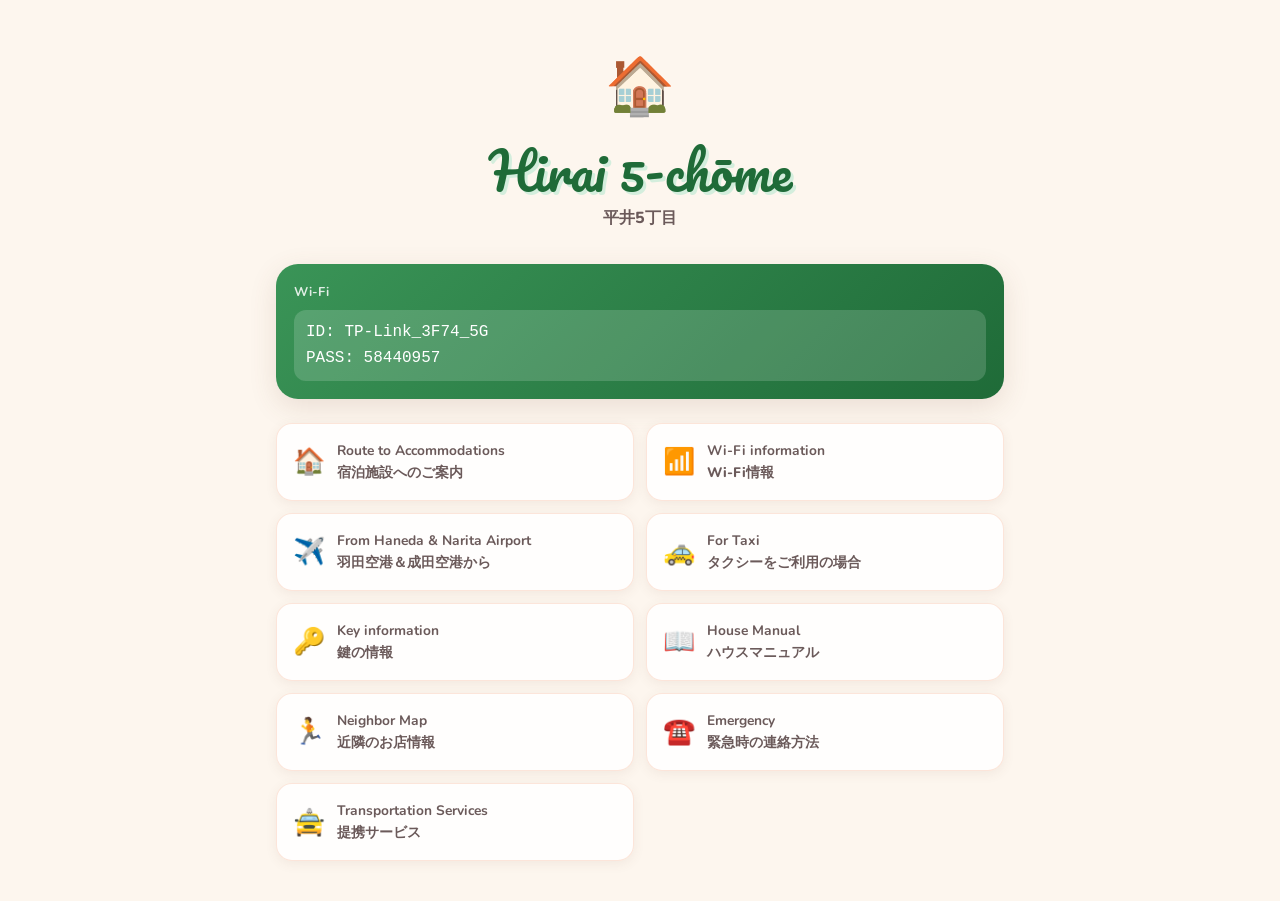
==== index.html @ 74f0327d "Fix generated manual site assets" ====
<!doctype html>
<html lang="en">
<head>
<meta charset="utf-8">
<meta name="viewport" content="width=device-width, initial-scale=1, viewport-fit=cover">
<meta name="theme-color" content="#fdf6ee">
<title>Welcome to Hirai 5-chōme</title>
<link rel="preconnect" href="https://fonts.googleapis.com">
<link rel="preconnect" href="https://fonts.gstatic.com" crossorigin>
<link href="https://fonts.googleapis.com/css2?family=Nunito:wght@500;600;700;800;900&family=Pacifico&display=swap" rel="stylesheet">
<link rel="stylesheet" href="assets/site.css">
</head>
<body>
<main>
<section class="hero"><div class="mark">🏠</div><h1>Hirai 5-chōme</h1><p>平井5丁目</p></section><section class="wifi"><strong>Wi-Fi</strong><code>ID: TP-Link_3F74_5G<br>PASS: 58440957</code></section>
<section class="grid"><a class="card" href="access/"><span class="icon">🏠</span><span><b>Route to Accommodations</b><span>宿泊施設へのご案内</span></span></a>
<a class="card" href="wifi/"><span class="icon">📶</span><span><b>Wi-Fi information</b><span>Wi-Fi情報</span></span></a>
<a class="card" href="airport/"><span class="icon">✈️</span><span><b>From Haneda &amp; Narita Airport</b><span>羽田空港＆成田空港から</span></span></a>
<a class="card" href="taxi/"><span class="icon">🚕</span><span><b>For Taxi</b><span>タクシーをご利用の場合</span></span></a>
<a class="card" href="key/"><span class="icon">🔑</span><span><b>Key information</b><span>鍵の情報</span></span></a>
<a class="card" href="manual/"><span class="icon">📖</span><span><b>House Manual</b><span>ハウスマニュアル</span></span></a>
<a class="card" href="nearby/"><span class="icon">🏃</span><span><b>Neighbor Map</b><span>近隣のお店情報</span></span></a>
<a class="card" href="emergency/"><span class="icon">☎️</span><span><b>Emergency</b><span>緊急時の連絡方法</span></span></a>
<a class="card" href="transportation/"><span class="icon">🚖</span><span><b>Transportation Services</b><span>提携サービス</span></span></a></section>
</main>
</body>
</html>
---- assets/site.css ----
:root{--cream:#fdf6ee;--cream-deep:#f7ead5;--orange:#f0824a;--teal:#3a9457;--teal-dark:#1f6b38;--rose:#c17b7b;--text:#3a3232;--muted:#6b5a5a;--white:#fff;--shadow:0 8px 28px rgba(120,80,60,.14)}
*{box-sizing:border-box}body{margin:0;font-family:Nunito,-apple-system,BlinkMacSystemFont,sans-serif;background:var(--cream);color:var(--text);line-height:1.6}main{max-width:760px;margin:0 auto;padding:0 16px 40px}
.hero{text-align:center;padding:42px 8px 24px}.hero .mark{font-size:56px}.hero h1{font-family:Pacifico,cursive;font-weight:400;color:var(--teal-dark);font-size:clamp(2.1rem,8vw,3.2rem);line-height:1.1;margin:10px 0 8px;text-shadow:3px 3px 0 #d4eedd}.hero p{margin:0;color:var(--muted);font-weight:800}
.wifi{background:linear-gradient(135deg,var(--teal),var(--teal-dark));color:white;border-radius:22px;padding:18px;margin:8px 0 24px;box-shadow:var(--shadow)}.wifi strong{display:block;font-size:.8rem;opacity:.85}.wifi code{display:block;background:rgba(255,255,255,.16);padding:10px 12px;border-radius:12px;margin-top:8px;font-size:1rem;color:white;white-space:normal}
.grid{display:grid;grid-template-columns:repeat(2,minmax(0,1fr));gap:12px}.card{display:flex;gap:12px;align-items:center;text-decoration:none;color:var(--text);background:rgba(255,255,255,.88);border:1px solid rgba(240,130,74,.2);border-radius:16px;padding:16px;box-shadow:0 3px 12px rgba(120,80,60,.08)}.card .icon{font-size:26px}.card b{display:block}.card span{display:block;color:var(--muted);font-size:.86rem;font-weight:800}
.top{position:sticky;top:0;background:linear-gradient(135deg,var(--teal),var(--teal-dark));color:white;margin:0 -16px 20px;padding:14px 16px;display:flex;align-items:center;gap:12px;box-shadow:0 2px 12px rgba(0,0,0,.15);z-index:5}.back{color:white;text-decoration:none;background:rgba(255,255,255,.22);width:38px;height:38px;border-radius:50%;display:grid;place-items:center;font-weight:900}.top h1{font-size:1.25rem;margin:0;line-height:1.2}
.content{background:rgba(255,255,255,.74);border-radius:18px;padding:16px;box-shadow:0 2px 12px rgba(120,80,60,.08)}h3{font-size:1.35rem;color:var(--teal-dark);margin:18px 0 8px}h4,h5{font-size:1.05rem;margin:14px 0 6px;color:var(--text)}p{margin:8px 0;font-weight:650}ul{padding-left:1.2rem}li{margin:6px 0}figure{margin:14px 0}img{width:100%;height:auto;border-radius:12px;display:block;box-shadow:0 2px 10px rgba(0,0,0,.08)}code{font-family:ui-monospace,SFMono-Regular,Menlo,monospace;background:#f7ead5;border-radius:6px;padding:2px 5px}
.note{background:#fff7ed;border-left:5px solid var(--orange);border-radius:12px;padding:12px 14px;margin:18px 0;font-weight:800}
@media(max-width:560px){.grid{grid-template-columns:1fr}.hero{padding-top:34px}.card{padding:14px}}
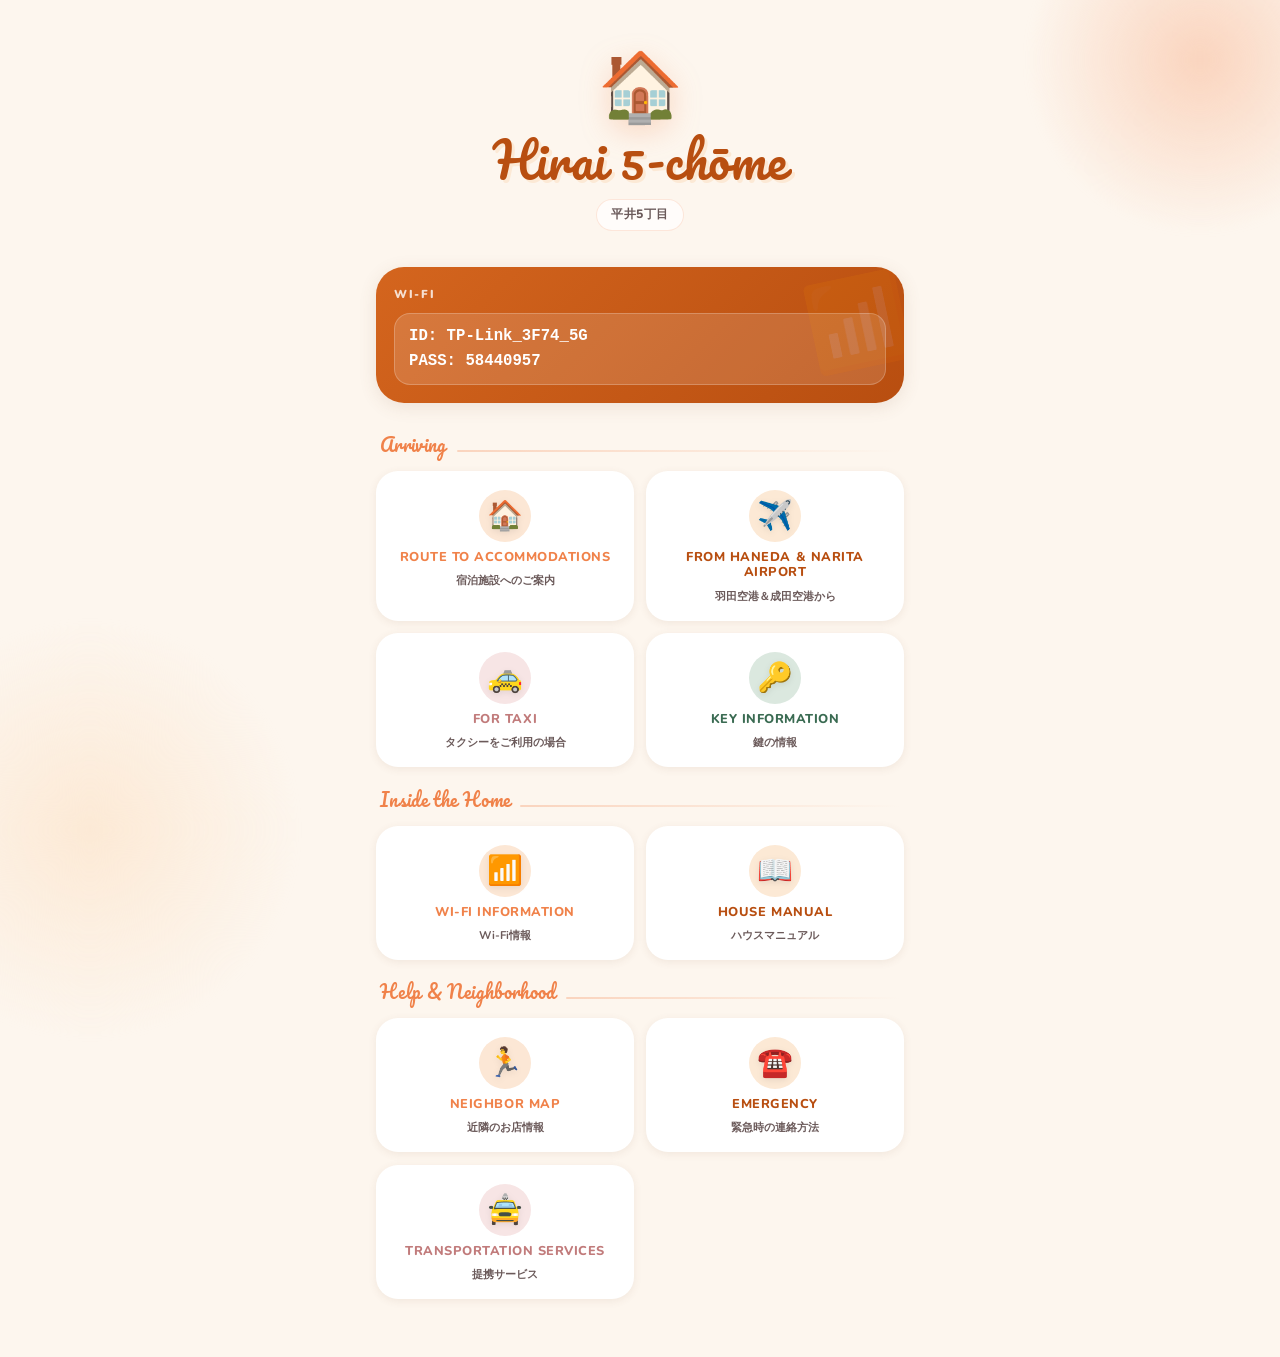
==== commit a8327bd4: "Align home menu with Feliz template" ====
--- a/index.html
+++ b/index.html
@@ -13,15 +13,15 @@
 <body>
 <main>
 <section class="hero"><div class="mark">🏠</div><h1>Hirai 5-chōme</h1><p>平井5丁目</p></section><section class="wifi"><strong>Wi-Fi</strong><code>ID: TP-Link_3F74_5G<br>PASS: 58440957</code></section>
-<section class="grid"><a class="card" href="access/"><span class="icon">🏠</span><span><b>Route to Accommodations</b><span>宿泊施設へのご案内</span></span></a>
-<a class="card" href="wifi/"><span class="icon">📶</span><span><b>Wi-Fi information</b><span>Wi-Fi情報</span></span></a>
-<a class="card" href="airport/"><span class="icon">✈️</span><span><b>From Haneda &amp; Narita Airport</b><span>羽田空港＆成田空港から</span></span></a>
-<a class="card" href="taxi/"><span class="icon">🚕</span><span><b>For Taxi</b><span>タクシーをご利用の場合</span></span></a>
-<a class="card" href="key/"><span class="icon">🔑</span><span><b>Key information</b><span>鍵の情報</span></span></a>
-<a class="card" href="manual/"><span class="icon">📖</span><span><b>House Manual</b><span>ハウスマニュアル</span></span></a>
-<a class="card" href="nearby/"><span class="icon">🏃</span><span><b>Neighbor Map</b><span>近隣のお店情報</span></span></a>
-<a class="card" href="emergency/"><span class="icon">☎️</span><span><b>Emergency</b><span>緊急時の連絡方法</span></span></a>
-<a class="card" href="transportation/"><span class="icon">🚖</span><span><b>Transportation Services</b><span>提携サービス</span></span></a></section>
+<nav class="menu" aria-label="Guest menu"><div class="menu-group"><div class="menu-group-head"><span class="menu-group-title">Arriving</span><span class="menu-group-line"></span></div><div class="btn-grid"><a href="access/" class="pl-btn"><span class="pl-icon-wrap"><span class="pl-icon" aria-hidden="true">🏠</span></span><span class="pl-en">Route to Accommodations</span><span class="pl-ja">宿泊施設へのご案内</span></a>
+<a href="airport/" class="pl-btn"><span class="pl-icon-wrap"><span class="pl-icon" aria-hidden="true">✈️</span></span><span class="pl-en">From Haneda &amp; Narita Airport</span><span class="pl-ja">羽田空港＆成田空港から</span></a>
+<a href="taxi/" class="pl-btn"><span class="pl-icon-wrap"><span class="pl-icon" aria-hidden="true">🚕</span></span><span class="pl-en">For Taxi</span><span class="pl-ja">タクシーをご利用の場合</span></a>
+<a href="key/" class="pl-btn"><span class="pl-icon-wrap"><span class="pl-icon" aria-hidden="true">🔑</span></span><span class="pl-en">Key information</span><span class="pl-ja">鍵の情報</span></a></div></div>
+<div class="menu-group"><div class="menu-group-head"><span class="menu-group-title">Inside the Home</span><span class="menu-group-line"></span></div><div class="btn-grid"><a href="wifi/" class="pl-btn"><span class="pl-icon-wrap"><span class="pl-icon" aria-hidden="true">📶</span></span><span class="pl-en">Wi-Fi information</span><span class="pl-ja">Wi-Fi情報</span></a>
+<a href="manual/" class="pl-btn"><span class="pl-icon-wrap"><span class="pl-icon" aria-hidden="true">📖</span></span><span class="pl-en">House Manual</span><span class="pl-ja">ハウスマニュアル</span></a></div></div>
+<div class="menu-group"><div class="menu-group-head"><span class="menu-group-title">Help & Neighborhood</span><span class="menu-group-line"></span></div><div class="btn-grid"><a href="nearby/" class="pl-btn"><span class="pl-icon-wrap"><span class="pl-icon" aria-hidden="true">🏃</span></span><span class="pl-en">Neighbor Map</span><span class="pl-ja">近隣のお店情報</span></a>
+<a href="emergency/" class="pl-btn"><span class="pl-icon-wrap"><span class="pl-icon" aria-hidden="true">☎️</span></span><span class="pl-en">Emergency</span><span class="pl-ja">緊急時の連絡方法</span></a>
+<a href="transportation/" class="pl-btn"><span class="pl-icon-wrap"><span class="pl-icon" aria-hidden="true">🚖</span></span><span class="pl-en">Transportation Services</span><span class="pl-ja">提携サービス</span></a></div></div></nav>
 </main>
 </body>
 </html>
--- a/assets/site.css
+++ b/assets/site.css
@@ -1,10 +1,10 @@
 
-:root{--cream:#fdf6ee;--cream-deep:#f7ead5;--orange:#f0824a;--teal:#3a9457;--teal-dark:#1f6b38;--rose:#c17b7b;--text:#3a3232;--muted:#6b5a5a;--white:#fff;--shadow:0 8px 28px rgba(120,80,60,.14)}
-*{box-sizing:border-box}body{margin:0;font-family:Nunito,-apple-system,BlinkMacSystemFont,sans-serif;background:var(--cream);color:var(--text);line-height:1.6}main{max-width:760px;margin:0 auto;padding:0 16px 40px}
-.hero{text-align:center;padding:42px 8px 24px}.hero .mark{font-size:56px}.hero h1{font-family:Pacifico,cursive;font-weight:400;color:var(--teal-dark);font-size:clamp(2.1rem,8vw,3.2rem);line-height:1.1;margin:10px 0 8px;text-shadow:3px 3px 0 #d4eedd}.hero p{margin:0;color:var(--muted);font-weight:800}
-.wifi{background:linear-gradient(135deg,var(--teal),var(--teal-dark));color:white;border-radius:22px;padding:18px;margin:8px 0 24px;box-shadow:var(--shadow)}.wifi strong{display:block;font-size:.8rem;opacity:.85}.wifi code{display:block;background:rgba(255,255,255,.16);padding:10px 12px;border-radius:12px;margin-top:8px;font-size:1rem;color:white;white-space:normal}
-.grid{display:grid;grid-template-columns:repeat(2,minmax(0,1fr));gap:12px}.card{display:flex;gap:12px;align-items:center;text-decoration:none;color:var(--text);background:rgba(255,255,255,.88);border:1px solid rgba(240,130,74,.2);border-radius:16px;padding:16px;box-shadow:0 3px 12px rgba(120,80,60,.08)}.card .icon{font-size:26px}.card b{display:block}.card span{display:block;color:var(--muted);font-size:.86rem;font-weight:800}
-.top{position:sticky;top:0;background:linear-gradient(135deg,var(--teal),var(--teal-dark));color:white;margin:0 -16px 20px;padding:14px 16px;display:flex;align-items:center;gap:12px;box-shadow:0 2px 12px rgba(0,0,0,.15);z-index:5}.back{color:white;text-decoration:none;background:rgba(255,255,255,.22);width:38px;height:38px;border-radius:50%;display:grid;place-items:center;font-weight:900}.top h1{font-size:1.25rem;margin:0;line-height:1.2}
-.content{background:rgba(255,255,255,.74);border-radius:18px;padding:16px;box-shadow:0 2px 12px rgba(120,80,60,.08)}h3{font-size:1.35rem;color:var(--teal-dark);margin:18px 0 8px}h4,h5{font-size:1.05rem;margin:14px 0 6px;color:var(--text)}p{margin:8px 0;font-weight:650}ul{padding-left:1.2rem}li{margin:6px 0}figure{margin:14px 0}img{width:100%;height:auto;border-radius:12px;display:block;box-shadow:0 2px 10px rgba(0,0,0,.08)}code{font-family:ui-monospace,SFMono-Regular,Menlo,monospace;background:#f7ead5;border-radius:6px;padding:2px 5px}
-.note{background:#fff7ed;border-left:5px solid var(--orange);border-radius:12px;padding:12px 14px;margin:18px 0;font-weight:800}
-@media(max-width:560px){.grid{grid-template-columns:1fr}.hero{padding-top:34px}.card{padding:14px}}
+:root{--cream:#fdf6ee;--cream-deep:#f7ead5;--orange:#f0824a;--orange-light:#fad4be;--orange-soft:#fce7d5;--teal:#d4651e;--teal-dark:#b84e10;--teal-soft:#fce9d5;--dusty-rose:#c17b7b;--dusty-rose-soft:#f7e5e5;--green-dark:#3a6b52;--green-soft:#dbe8df;--text:#3a3232;--muted:#6b5a5a;--soft:#9a8585;--white:#fff;--shadow-sm:0 2px 8px rgba(120,80,60,.09);--shadow-md:0 4px 18px rgba(120,80,60,.12);--shadow-hover:0 14px 38px rgba(120,80,60,.22);--ease-pop:cubic-bezier(.34,1.56,.64,1)}
+*{box-sizing:border-box}body{margin:0;font-family:Nunito,-apple-system,BlinkMacSystemFont,sans-serif;background:var(--cream);color:var(--text);line-height:1.6;min-height:100vh;overflow-x:hidden}body:before,body:after{content:"";position:fixed;border-radius:50%;pointer-events:none;z-index:0;filter:blur(4px)}body:before{top:-120px;right:-100px;width:360px;height:360px;background:radial-gradient(circle,var(--orange-light) 0%,transparent 68%)}body:after{bottom:-140px;left:-120px;width:420px;height:420px;background:radial-gradient(circle,var(--teal-soft) 0%,transparent 70%)}main{position:relative;max-width:560px;margin:0 auto;padding:0 0 40px;z-index:1}
+.hero{text-align:center;padding:54px 24px 28px}.hero .mark{display:inline-block;font-size:68px;line-height:1;margin-bottom:10px;filter:drop-shadow(0 8px 14px rgba(240,130,74,.25));animation:floatHouse 3.5s ease-in-out infinite}.hero h1{font-family:Pacifico,cursive;font-weight:400;color:var(--teal-dark);font-size:clamp(2rem,7vw,3rem);line-height:1.15;margin:0 0 8px;text-shadow:3px 3px 0 var(--teal-soft);letter-spacing:.01em}.hero p{display:inline-flex;align-items:center;gap:6px;margin:4px 0 0;padding:5px 14px;border-radius:999px;background:rgba(255,255,255,.7);color:var(--muted);font-size:.76rem;font-weight:800;letter-spacing:.05em;border:1px solid rgba(240,130,74,.18)}
+@keyframes floatHouse{0%,100%{transform:translateY(0) rotate(-2deg)}50%{transform:translateY(-7px) rotate(2deg)}}@keyframes popIn{from{opacity:0;transform:scale(.88) translateY(10px)}to{opacity:1;transform:scale(1) translateY(0)}}
+.wifi{margin:8px 16px 28px;background:linear-gradient(135deg,var(--teal) 0%,var(--teal-dark) 100%);color:white;border-radius:28px;padding:18px;box-shadow:var(--shadow-md);position:relative;overflow:hidden}.wifi:before{content:"📶";position:absolute;right:-6px;top:-10px;font-size:84px;opacity:.10;transform:rotate(-12deg)}.wifi strong{display:block;font-size:.72rem;font-weight:900;letter-spacing:.15em;text-transform:uppercase;color:rgba(255,255,255,.8)}.wifi code{display:block;background:rgba(255,255,255,.14);border:1px solid rgba(255,255,255,.22);padding:10px 14px;border-radius:16px;margin-top:10px;font-size:.98rem;font-weight:800;color:white;white-space:normal}
+.menu{padding:0 16px}.menu-group{margin-bottom:18px}.menu-group-head{display:flex;align-items:baseline;gap:10px;margin:0 4px 12px}.menu-group-title{font-family:Pacifico,cursive;font-weight:400;font-size:1.1rem;color:var(--orange);letter-spacing:.02em}.menu-group-line{flex:1;height:2px;background:linear-gradient(to right,var(--orange-light),transparent);border-radius:2px}.btn-grid{display:grid;grid-template-columns:1fr 1fr;gap:12px}.pl-btn{background:var(--white);border-radius:22px;padding:18px 12px 16px;display:flex;flex-direction:column;align-items:center;gap:8px;text-decoration:none;color:var(--text);box-shadow:var(--shadow-sm);border:1.5px solid transparent;transition:transform .22s var(--ease-pop),box-shadow .22s ease,border-color .2s ease;animation:popIn .4s var(--ease-pop) both;position:relative;overflow:hidden}.pl-btn:before{content:"";position:absolute;top:0;left:0;right:0;height:3px;background:var(--btn-accent,var(--orange));opacity:0;transition:opacity .2s}.pl-btn:hover,.pl-btn:focus-visible{transform:translateY(-4px);box-shadow:var(--shadow-hover);border-color:var(--btn-accent,var(--orange));outline:none}.pl-btn:hover:before,.pl-btn:focus-visible:before{opacity:1}.pl-icon-wrap{width:52px;height:52px;border-radius:50%;display:flex;align-items:center;justify-content:center;background:var(--btn-tint,var(--orange-soft));transition:transform .3s var(--ease-pop)}.pl-btn:hover .pl-icon-wrap{transform:scale(1.08) rotate(-5deg)}.pl-icon{font-size:1.8rem;line-height:1;filter:drop-shadow(0 2px 3px rgba(0,0,0,.08))}.pl-en{font-size:.8rem;font-weight:800;text-transform:uppercase;letter-spacing:.04em;color:var(--btn-accent,var(--orange));text-align:center;line-height:1.2}.pl-ja{font-size:.7rem;font-weight:700;color:var(--muted);text-align:center;line-height:1.35}.pl-btn:nth-of-type(1){--btn-accent:var(--orange);--btn-tint:var(--orange-soft);animation-delay:.05s}.pl-btn:nth-of-type(2){--btn-accent:var(--teal-dark);--btn-tint:var(--teal-soft);animation-delay:.1s}.pl-btn:nth-of-type(3){--btn-accent:var(--dusty-rose);--btn-tint:var(--dusty-rose-soft);animation-delay:.15s}.pl-btn:nth-of-type(4){--btn-accent:var(--green-dark);--btn-tint:var(--green-soft);animation-delay:.2s}
+.top{position:sticky;top:0;background:linear-gradient(135deg,var(--teal),var(--teal-dark));color:white;margin:0 0 20px;padding:14px 16px;display:flex;align-items:center;gap:12px;box-shadow:0 2px 12px rgba(0,0,0,.15);z-index:5}.back{color:white;text-decoration:none;background:rgba(255,255,255,.22);width:38px;height:38px;border-radius:50%;display:grid;place-items:center;font-weight:900;flex-shrink:0}.top h1{font-size:1.25rem;margin:0;line-height:1.2}
+.content{margin:0 16px;background:rgba(255,255,255,.82);border-radius:18px;padding:16px;box-shadow:var(--shadow-sm)}h3{font-size:1.35rem;color:var(--teal-dark);margin:18px 0 8px}h4,h5{font-size:1.05rem;margin:14px 0 6px;color:var(--text)}p{margin:8px 0;font-weight:650}ul{padding-left:1.2rem}li{margin:6px 0}figure{margin:14px 0}img{width:100%;height:auto;border-radius:12px;display:block;box-shadow:0 2px 10px rgba(0,0,0,.08)}code{font-family:ui-monospace,SFMono-Regular,Menlo,monospace;background:#f7ead5;border-radius:6px;padding:2px 5px}.note{background:#fff7ed;border-left:5px solid var(--orange);border-radius:12px;padding:12px 14px;margin:18px 0;font-weight:800}
+@media(max-width:420px){.btn-grid{grid-template-columns:1fr}.hero{padding-top:42px}.pl-btn{padding:16px 12px}}
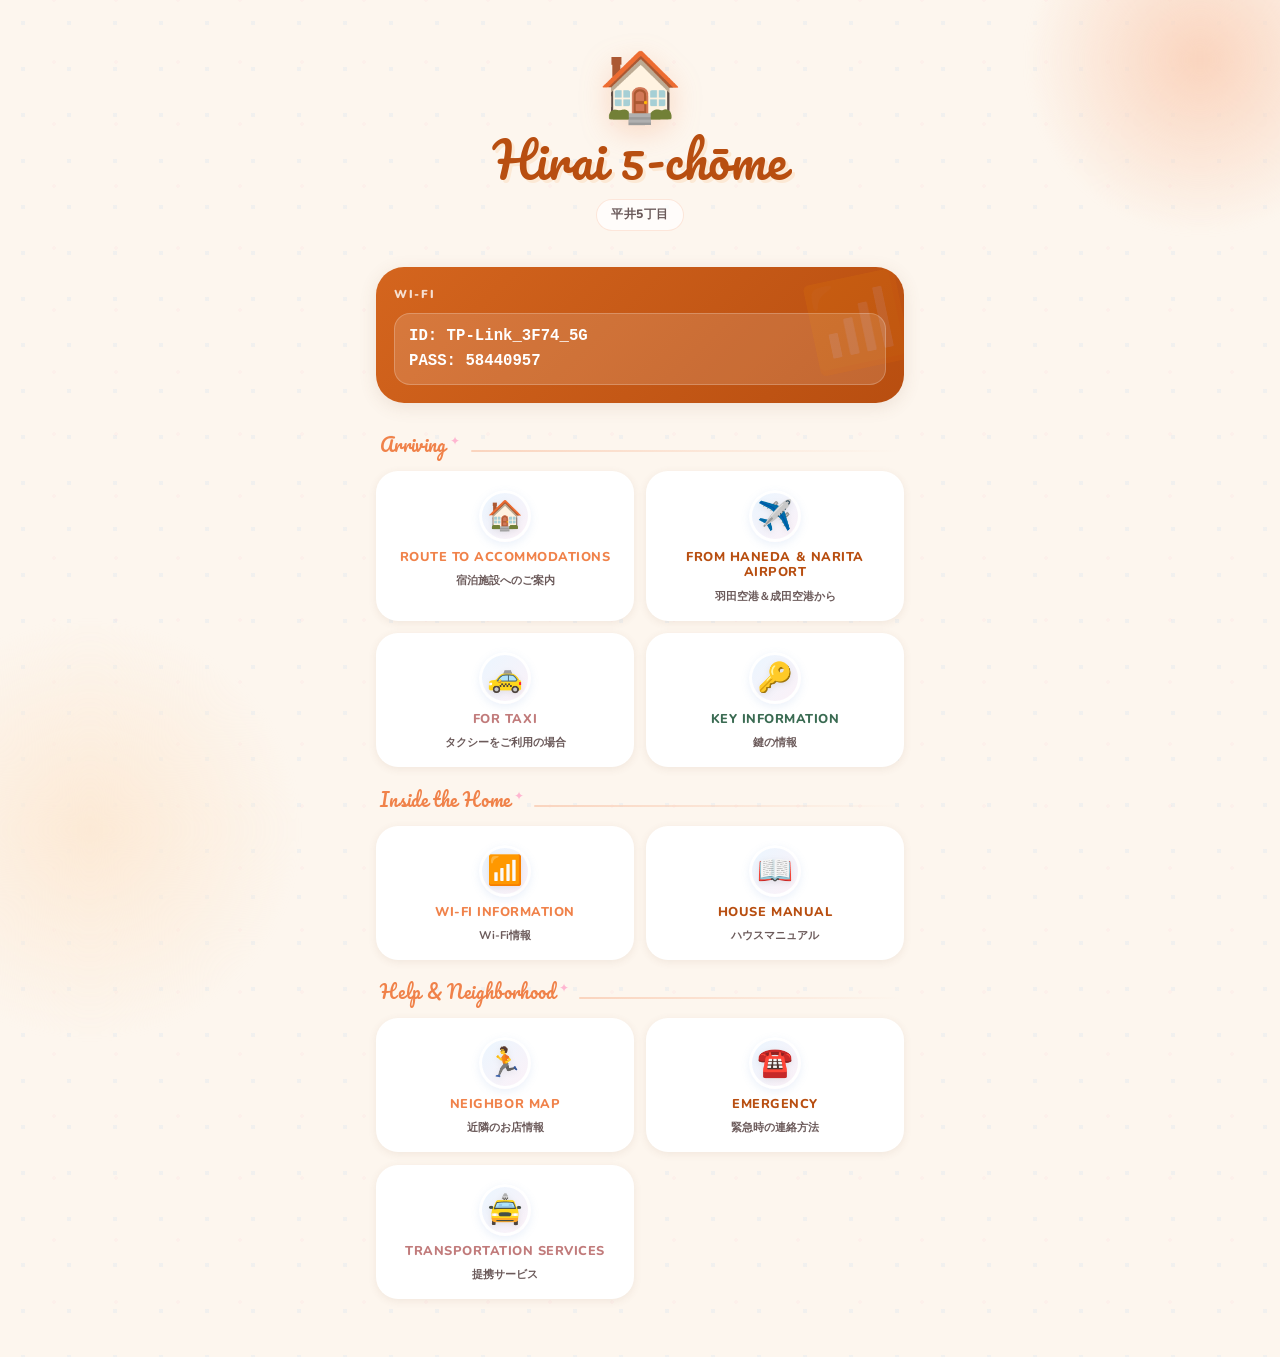
==== commit bf4916dd: "Add lightweight manual site animations" ====
--- a/index.html
+++ b/index.html
@@ -23,5 +23,105 @@
 <a href="emergency/" class="pl-btn"><span class="pl-icon-wrap"><span class="pl-icon" aria-hidden="true">☎️</span></span><span class="pl-en">Emergency</span><span class="pl-ja">緊急時の連絡方法</span></a>
 <a href="transportation/" class="pl-btn"><span class="pl-icon-wrap"><span class="pl-icon" aria-hidden="true">🚖</span></span><span class="pl-en">Transportation Services</span><span class="pl-ja">提携サービス</span></a></div></div></nav>
 </main>
+<!-- ==== Cute Pack: 軽量アニメーション装飾 (~3KB, no deps) ==== -->
+<style id="cute-pack">
+@media (prefers-reduced-motion: no-preference) {
+  /* ヒーローの🏠がぷかぷか浮く */
+  .hero-house, .hero .mark, header.hero .mark { display: inline-block; animation: cp-bob 3s ease-in-out infinite; }
+  @keyframes cp-bob {
+    0%, 100% { transform: translateY(0) rotate(-2deg); }
+    50%      { transform: translateY(-8px) rotate(2deg); }
+  }
+  /* メニューカードのアイコンが時間差で「ひょこっ」(4秒に1回) */
+  .pl-icon { display: inline-block; animation: cp-wiggle 4s ease-in-out infinite; }
+  .pl-btn:nth-child(2) .pl-icon { animation-delay: .6s; }
+  .pl-btn:nth-child(3) .pl-icon { animation-delay: 1.2s; }
+  .pl-btn:nth-child(4) .pl-icon { animation-delay: 1.8s; }
+  @keyframes cp-wiggle {
+    0%, 88%, 100% { transform: rotate(0); }
+    90% { transform: rotate(-8deg) scale(1.08); }
+    94% { transform: rotate(8deg)  scale(1.08); }
+    98% { transform: rotate(-4deg); }
+  }
+  /* Wi-Fiカードに5秒に1回、光が流れる */
+  .wifi-card, .wifi { position: relative; overflow: hidden; }
+  .wifi-card::after, .wifi::after {
+    content: ''; position: absolute; top: 0; left: -80%;
+    width: 50%; height: 100%;
+    background: linear-gradient(105deg, transparent, rgba(255,255,255,.35), transparent);
+    animation: cp-shine 5s ease-in-out infinite; pointer-events: none;
+  }
+  @keyframes cp-shine { 0%, 70% { left: -80%; } 85%, 100% { left: 130%; } }
+  /* スクロールで下から「ぽよん」と出現(JS側で .cp-reveal を付与) */
+  .cp-reveal {
+    opacity: 0; transform: translateY(14px) scale(.98);
+    transition: opacity .5s ease, transform .5s cubic-bezier(.34, 1.56, .64, 1);
+  }
+  .cp-reveal.cp-in { opacity: 1; transform: none; }
+  /* チャットの🤖がときどき小ジャンプ */
+  .chat-avatar { animation: cp-hop 6s ease-in-out infinite; }
+  @keyframes cp-hop {
+    0%, 92%, 100% { transform: translateY(0); }
+    94% { transform: translateY(-5px); }
+    97% { transform: translateY(0); }
+    98.5% { transform: translateY(-2px); }
+  }
+}
+@media (prefers-reduced-motion: reduce) {
+  .hero-house, .hero .mark, header.hero .mark,
+  .pl-icon, .chat-avatar,
+  .wifi-card, .wifi,
+  .wifi-card::after, .wifi::after,
+  .cp-reveal {
+    animation: none !important;
+    transition: none !important;
+  }
+  .cp-reveal { opacity: 1 !important; transform: none !important; }
+}
+/* タップで「ぷにっ」/ ホバーでふわっと浮く(全環境) */
+.pl-btn, .chip, .em-btn {
+  transition: transform .15s cubic-bezier(.34, 1.56, .64, 1), box-shadow .15s;
+}
+.pl-btn:active, .chip:active, .em-btn:active { transform: scale(.94); }
+.pl-btn:hover {
+  transform: translateY(-3px) scale(1.02);
+  box-shadow: 0 10px 24px rgba(80, 140, 200, .18);
+}
+/* アイコンをパステル丸チップに */
+.pl-icon-wrap {
+  background: linear-gradient(135deg, #eaf6ff, #fdf1f7) !important;
+  border-radius: 50%;
+  box-shadow: inset 0 0 0 3px #fff, 0 3px 8px rgba(120, 160, 220, .15);
+}
+/* 背景にうっすら水玉(CSSグラデーションのみ) */
+body {
+  background-image:
+    radial-gradient(rgba(140, 190, 240, .10) 2.5px, transparent 2.5px),
+    radial-gradient(rgba(255, 170, 200, .08) 2px,  transparent 2px);
+  background-size: 46px 46px, 62px 62px;
+  background-position: 0 0, 23px 31px;
+}
+/* セクション見出しに✦ */
+.menu-group-title::after {
+  content: ' ✦'; font-size: .7em; color: #ffb6d1; vertical-align: super;
+}
+</style>
+
+<script id="cute-pack-js">
+(function () {
+  if (!('IntersectionObserver' in window)) return; // 未対応環境では最初から表示
+  var io = new IntersectionObserver(function (entries) {
+    entries.forEach(function (e) {
+      if (e.isIntersecting) {
+        e.target.classList.add('cp-in');
+        io.unobserve(e.target); // 1回表示したら監視解除
+      }
+    });
+  }, { threshold: .15 });
+  document.querySelectorAll('.pl-btn, .wifi-card, .wifi, .chat-box, .emergency-strip')
+    .forEach(function (el) { el.classList.add('cp-reveal'); io.observe(el); });
+})();
+</script>
+<!-- ==== /Cute Pack ==== -->
 </body>
 </html>
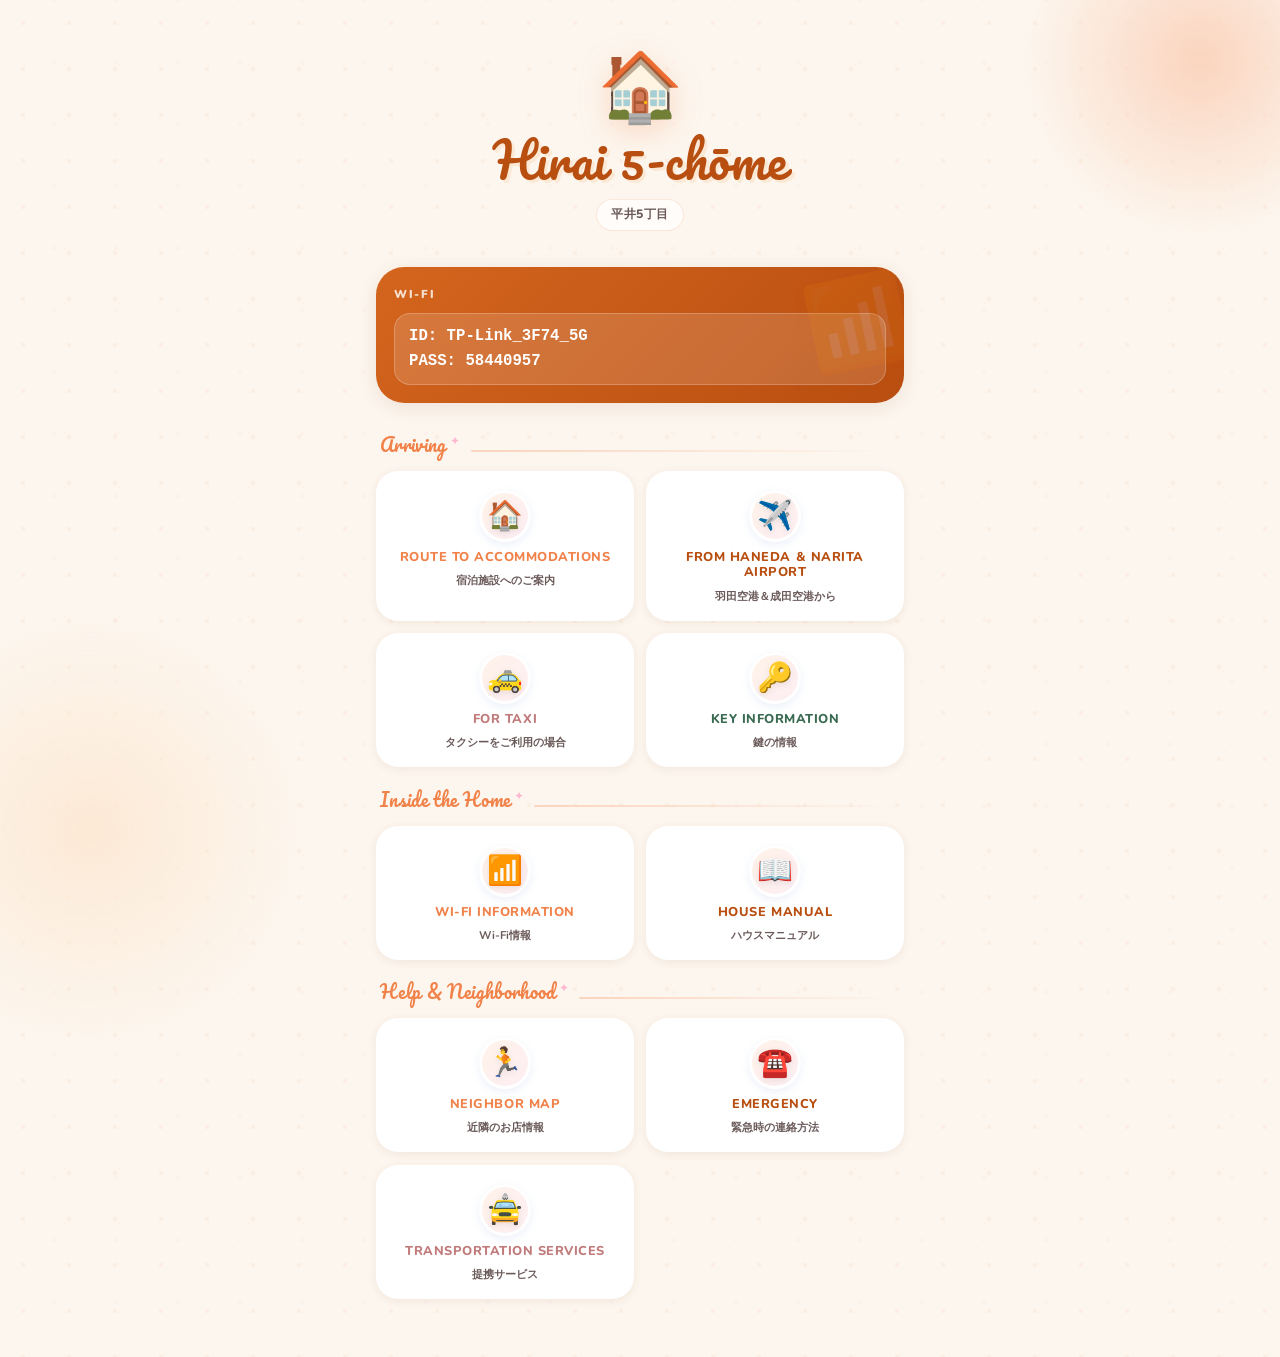
==== commit aa988ca5: "Add Cute Pack shared animations for hirai-5chome-5" ====
--- a/index.html
+++ b/index.html
@@ -9,6 +9,8 @@
 <link rel="preconnect" href="https://fonts.gstatic.com" crossorigin>
 <link href="https://fonts.googleapis.com/css2?family=Nunito:wght@500;600;700;800;900&family=Pacifico&display=swap" rel="stylesheet">
 <link rel="stylesheet" href="assets/site.css">
+  <link rel="stylesheet" href="assets/cute-pack.css">
+  <style id="cute-pack-theme">:root{--cp-chip-a:#fff3e8;--cp-chip-b:#fdeef4;--cp-hover-shadow:rgba(220,140,90,.18);--cp-dot-1:rgba(240,170,120,.10);}</style>
 </head>
 <body>
 <main>
@@ -23,105 +25,6 @@
 <a href="emergency/" class="pl-btn"><span class="pl-icon-wrap"><span class="pl-icon" aria-hidden="true">☎️</span></span><span class="pl-en">Emergency</span><span class="pl-ja">緊急時の連絡方法</span></a>
 <a href="transportation/" class="pl-btn"><span class="pl-icon-wrap"><span class="pl-icon" aria-hidden="true">🚖</span></span><span class="pl-en">Transportation Services</span><span class="pl-ja">提携サービス</span></a></div></div></nav>
 </main>
-<!-- ==== Cute Pack: 軽量アニメーション装飾 (~3KB, no deps) ==== -->
-<style id="cute-pack">
-@media (prefers-reduced-motion: no-preference) {
-  /* ヒーローの🏠がぷかぷか浮く */
-  .hero-house, .hero .mark, header.hero .mark { display: inline-block; animation: cp-bob 3s ease-in-out infinite; }
-  @keyframes cp-bob {
-    0%, 100% { transform: translateY(0) rotate(-2deg); }
-    50%      { transform: translateY(-8px) rotate(2deg); }
-  }
-  /* メニューカードのアイコンが時間差で「ひょこっ」(4秒に1回) */
-  .pl-icon { display: inline-block; animation: cp-wiggle 4s ease-in-out infinite; }
-  .pl-btn:nth-child(2) .pl-icon { animation-delay: .6s; }
-  .pl-btn:nth-child(3) .pl-icon { animation-delay: 1.2s; }
-  .pl-btn:nth-child(4) .pl-icon { animation-delay: 1.8s; }
-  @keyframes cp-wiggle {
-    0%, 88%, 100% { transform: rotate(0); }
-    90% { transform: rotate(-8deg) scale(1.08); }
-    94% { transform: rotate(8deg)  scale(1.08); }
-    98% { transform: rotate(-4deg); }
-  }
-  /* Wi-Fiカードに5秒に1回、光が流れる */
-  .wifi-card, .wifi { position: relative; overflow: hidden; }
-  .wifi-card::after, .wifi::after {
-    content: ''; position: absolute; top: 0; left: -80%;
-    width: 50%; height: 100%;
-    background: linear-gradient(105deg, transparent, rgba(255,255,255,.35), transparent);
-    animation: cp-shine 5s ease-in-out infinite; pointer-events: none;
-  }
-  @keyframes cp-shine { 0%, 70% { left: -80%; } 85%, 100% { left: 130%; } }
-  /* スクロールで下から「ぽよん」と出現(JS側で .cp-reveal を付与) */
-  .cp-reveal {
-    opacity: 0; transform: translateY(14px) scale(.98);
-    transition: opacity .5s ease, transform .5s cubic-bezier(.34, 1.56, .64, 1);
-  }
-  .cp-reveal.cp-in { opacity: 1; transform: none; }
-  /* チャットの🤖がときどき小ジャンプ */
-  .chat-avatar { animation: cp-hop 6s ease-in-out infinite; }
-  @keyframes cp-hop {
-    0%, 92%, 100% { transform: translateY(0); }
-    94% { transform: translateY(-5px); }
-    97% { transform: translateY(0); }
-    98.5% { transform: translateY(-2px); }
-  }
-}
-@media (prefers-reduced-motion: reduce) {
-  .hero-house, .hero .mark, header.hero .mark,
-  .pl-icon, .chat-avatar,
-  .wifi-card, .wifi,
-  .wifi-card::after, .wifi::after,
-  .cp-reveal {
-    animation: none !important;
-    transition: none !important;
-  }
-  .cp-reveal { opacity: 1 !important; transform: none !important; }
-}
-/* タップで「ぷにっ」/ ホバーでふわっと浮く(全環境) */
-.pl-btn, .chip, .em-btn {
-  transition: transform .15s cubic-bezier(.34, 1.56, .64, 1), box-shadow .15s;
-}
-.pl-btn:active, .chip:active, .em-btn:active { transform: scale(.94); }
-.pl-btn:hover {
-  transform: translateY(-3px) scale(1.02);
-  box-shadow: 0 10px 24px rgba(80, 140, 200, .18);
-}
-/* アイコンをパステル丸チップに */
-.pl-icon-wrap {
-  background: linear-gradient(135deg, #eaf6ff, #fdf1f7) !important;
-  border-radius: 50%;
-  box-shadow: inset 0 0 0 3px #fff, 0 3px 8px rgba(120, 160, 220, .15);
-}
-/* 背景にうっすら水玉(CSSグラデーションのみ) */
-body {
-  background-image:
-    radial-gradient(rgba(140, 190, 240, .10) 2.5px, transparent 2.5px),
-    radial-gradient(rgba(255, 170, 200, .08) 2px,  transparent 2px);
-  background-size: 46px 46px, 62px 62px;
-  background-position: 0 0, 23px 31px;
-}
-/* セクション見出しに✦ */
-.menu-group-title::after {
-  content: ' ✦'; font-size: .7em; color: #ffb6d1; vertical-align: super;
-}
-</style>
-
-<script id="cute-pack-js">
-(function () {
-  if (!('IntersectionObserver' in window)) return; // 未対応環境では最初から表示
-  var io = new IntersectionObserver(function (entries) {
-    entries.forEach(function (e) {
-      if (e.isIntersecting) {
-        e.target.classList.add('cp-in');
-        io.unobserve(e.target); // 1回表示したら監視解除
-      }
-    });
-  }, { threshold: .15 });
-  document.querySelectorAll('.pl-btn, .wifi-card, .wifi, .chat-box, .emergency-strip')
-    .forEach(function (el) { el.classList.add('cp-reveal'); io.observe(el); });
-})();
-</script>
-<!-- ==== /Cute Pack ==== -->
+  <script src="assets/cute-pack.js" defer></script>
 </body>
 </html>
--- a/assets/cute-pack.css
+++ b/assets/cute-pack.css
@@ -0,0 +1,169 @@
+/* ==== Cute Pack: shared lightweight decorations (no deps) ==== */
+:root {
+  --cp-chip-a: #eaf6ff;
+  --cp-chip-b: #fdf1f7;
+  --cp-hover-shadow: rgba(80, 140, 200, .18);
+  --cp-dot-1: rgba(140, 190, 240, .10);
+  --cp-dot-2: rgba(255, 170, 200, .08);
+  --cp-sparkle: #ffb6d1;
+}
+
+@media (prefers-reduced-motion: no-preference) {
+  .hero-house,
+  .hero .mark,
+  header.hero .mark,
+  body:not(.cp-emergency) .top-emoji {
+    display: inline-block;
+    animation: cp-bob 3s ease-in-out infinite;
+    will-change: transform;
+  }
+
+  @keyframes cp-bob {
+    0%, 100% { transform: translateY(0) rotate(-2deg); }
+    50% { transform: translateY(-8px) rotate(2deg); }
+  }
+
+  .pl-icon {
+    display: inline-block;
+    animation: cp-wiggle 4s ease-in-out infinite;
+    will-change: transform;
+  }
+
+  .pl-btn:nth-child(2) .pl-icon { animation-delay: .6s; }
+  .pl-btn:nth-child(3) .pl-icon { animation-delay: 1.2s; }
+  .pl-btn:nth-child(4) .pl-icon { animation-delay: 1.8s; }
+
+  @keyframes cp-wiggle {
+    0%, 88%, 100% { transform: rotate(0); }
+    90% { transform: rotate(-8deg) scale(1.08); }
+    94% { transform: rotate(8deg) scale(1.08); }
+    98% { transform: rotate(-4deg); }
+  }
+
+  .wifi-card,
+  .wifi {
+    position: relative;
+    overflow: hidden;
+  }
+
+  .wifi-card::after,
+  .wifi::after {
+    content: '';
+    position: absolute;
+    top: 0;
+    left: -80%;
+    width: 50%;
+    height: 100%;
+    background: linear-gradient(105deg, transparent, rgba(255,255,255,.35), transparent);
+    animation: cp-shine 5s ease-in-out infinite;
+    pointer-events: none;
+  }
+
+  @keyframes cp-shine {
+    0%, 70% { transform: translateX(0); opacity: 1; }
+    85%, 100% { transform: translateX(420%); opacity: 1; }
+  }
+
+  .cp-reveal {
+    opacity: 0;
+    transform: translateY(14px) scale(.98);
+    transition: opacity .5s ease, transform .5s cubic-bezier(.34, 1.56, .64, 1);
+  }
+
+  .cp-reveal.cp-in {
+    opacity: 1;
+    transform: none;
+  }
+
+  .chat-avatar {
+    animation: cp-hop 6s ease-in-out infinite;
+    will-change: transform;
+  }
+
+  @keyframes cp-hop {
+    0%, 92%, 100% { transform: translateY(0); }
+    94% { transform: translateY(-5px); }
+    97% { transform: translateY(0); }
+    98.5% { transform: translateY(-2px); }
+  }
+}
+
+@media (prefers-reduced-motion: reduce) {
+  .hero-house,
+  .hero .mark,
+  header.hero .mark,
+  .top-emoji,
+  .pl-icon,
+  .chat-avatar,
+  .wifi-card::after,
+  .wifi::after {
+    animation: none !important;
+  }
+
+  .cp-reveal,
+  .cp-reveal.cp-in {
+    opacity: 1 !important;
+    transform: none !important;
+    transition: none !important;
+  }
+}
+
+.pl-btn,
+.chip,
+.em-btn,
+.lang-btn,
+.back-btn,
+.back-footer a,
+.maps-btn,
+.map-link,
+.wifi-row,
+.qr-toggle,
+.send-btn {
+  transition: transform .15s cubic-bezier(.34, 1.56, .64, 1), box-shadow .15s;
+}
+
+.pl-btn:active,
+.chip:active,
+.em-btn:active,
+.lang-btn:active,
+.back-btn:active,
+.back-footer a:active,
+.maps-btn:active,
+.map-link:active,
+.wifi-row:active,
+.qr-toggle:active,
+.send-btn:active {
+  transform: scale(.94);
+}
+
+.pl-btn:hover,
+.back-footer a:hover,
+.maps-btn:hover,
+.map-link:hover,
+.wifi-row:hover,
+.qr-toggle:hover {
+  transform: translateY(-3px) scale(1.02);
+  box-shadow: 0 10px 24px var(--cp-hover-shadow);
+}
+
+.pl-icon-wrap {
+  background: linear-gradient(135deg, var(--cp-chip-a), var(--cp-chip-b)) !important;
+  border-radius: 50%;
+  box-shadow: inset 0 0 0 3px #fff, 0 3px 8px rgba(120, 160, 220, .15);
+}
+
+body {
+  background-image:
+    radial-gradient(var(--cp-dot-1) 2.5px, transparent 2.5px),
+    radial-gradient(var(--cp-dot-2) 2px, transparent 2px);
+  background-size: 46px 46px, 62px 62px;
+  background-position: 0 0, 23px 31px;
+}
+
+.menu-group-title::after {
+  content: ' ✦';
+  font-size: .7em;
+  color: var(--cp-sparkle);
+  vertical-align: super;
+}
+/* ==== /Cute Pack ==== */
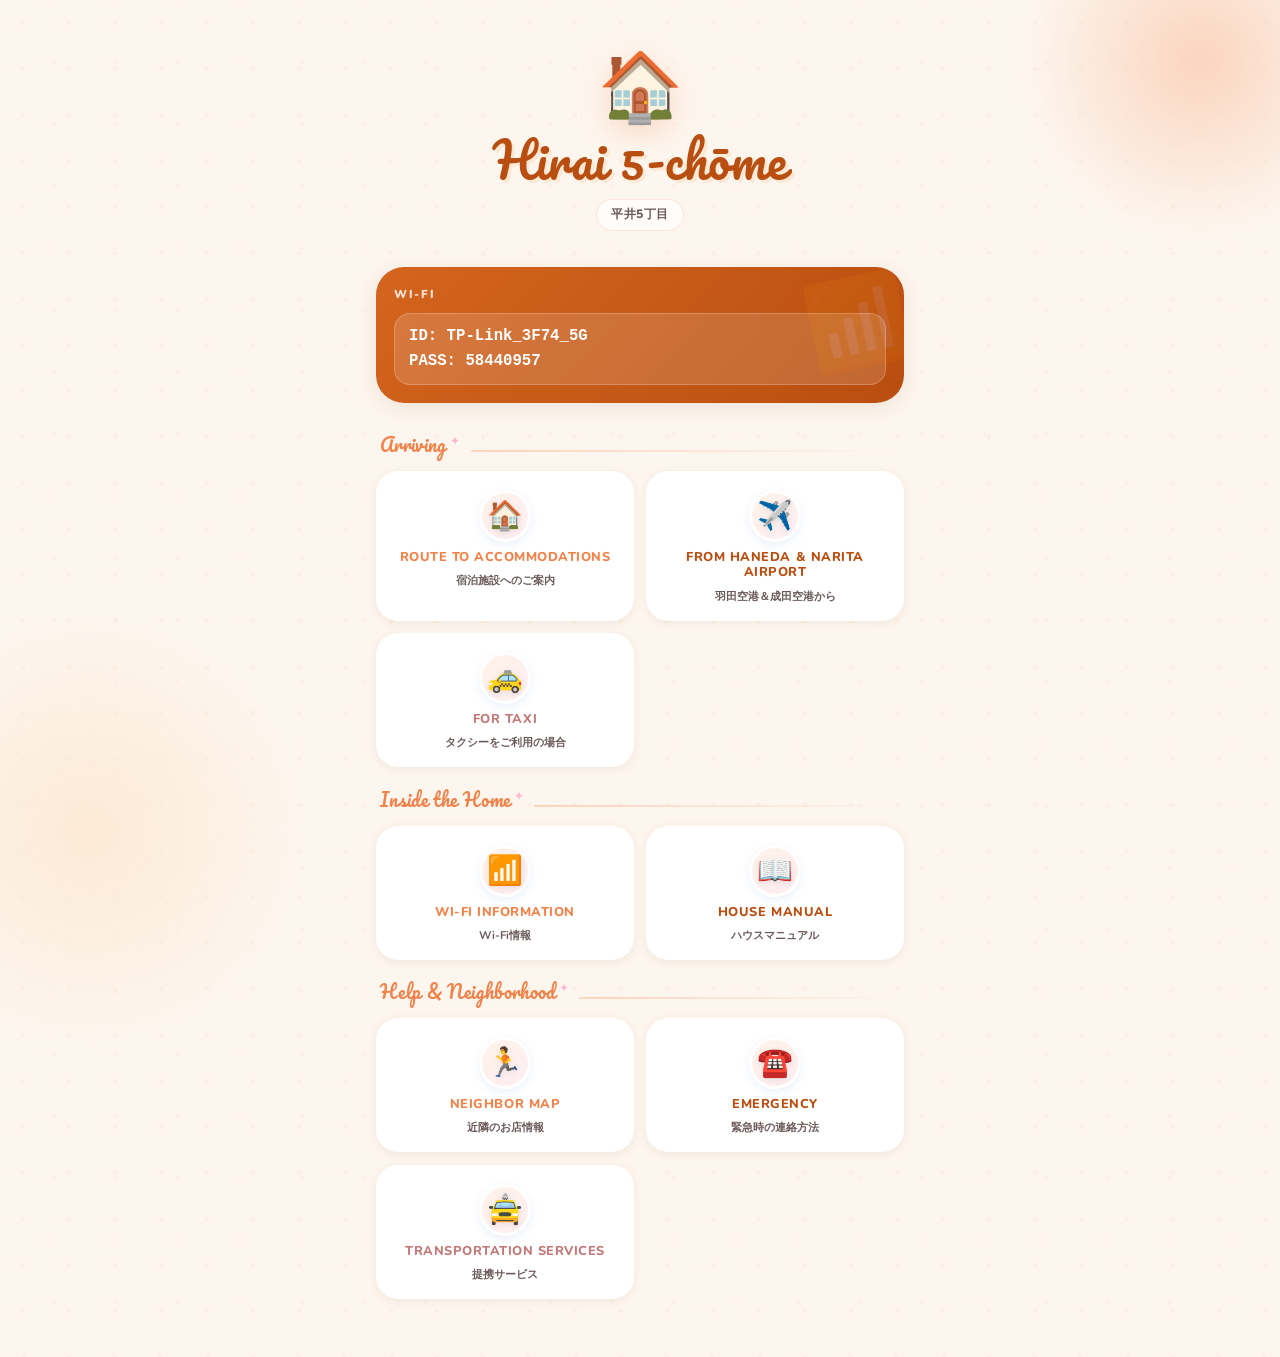
==== commit de686003: "Remove key number from access page and delete key information page" ====
--- a/index.html
+++ b/index.html
@@ -18,7 +18,7 @@
 <nav class="menu" aria-label="Guest menu"><div class="menu-group"><div class="menu-group-head"><span class="menu-group-title">Arriving</span><span class="menu-group-line"></span></div><div class="btn-grid"><a href="access/" class="pl-btn"><span class="pl-icon-wrap"><span class="pl-icon" aria-hidden="true">🏠</span></span><span class="pl-en">Route to Accommodations</span><span class="pl-ja">宿泊施設へのご案内</span></a>
 <a href="airport/" class="pl-btn"><span class="pl-icon-wrap"><span class="pl-icon" aria-hidden="true">✈️</span></span><span class="pl-en">From Haneda &amp; Narita Airport</span><span class="pl-ja">羽田空港＆成田空港から</span></a>
 <a href="taxi/" class="pl-btn"><span class="pl-icon-wrap"><span class="pl-icon" aria-hidden="true">🚕</span></span><span class="pl-en">For Taxi</span><span class="pl-ja">タクシーをご利用の場合</span></a>
-<a href="key/" class="pl-btn"><span class="pl-icon-wrap"><span class="pl-icon" aria-hidden="true">🔑</span></span><span class="pl-en">Key information</span><span class="pl-ja">鍵の情報</span></a></div></div>
+</div></div>
 <div class="menu-group"><div class="menu-group-head"><span class="menu-group-title">Inside the Home</span><span class="menu-group-line"></span></div><div class="btn-grid"><a href="wifi/" class="pl-btn"><span class="pl-icon-wrap"><span class="pl-icon" aria-hidden="true">📶</span></span><span class="pl-en">Wi-Fi information</span><span class="pl-ja">Wi-Fi情報</span></a>
 <a href="manual/" class="pl-btn"><span class="pl-icon-wrap"><span class="pl-icon" aria-hidden="true">📖</span></span><span class="pl-en">House Manual</span><span class="pl-ja">ハウスマニュアル</span></a></div></div>
 <div class="menu-group"><div class="menu-group-head"><span class="menu-group-title">Help & Neighborhood</span><span class="menu-group-line"></span></div><div class="btn-grid"><a href="nearby/" class="pl-btn"><span class="pl-icon-wrap"><span class="pl-icon" aria-hidden="true">🏃</span></span><span class="pl-en">Neighbor Map</span><span class="pl-ja">近隣のお店情報</span></a>
--- a/assets/cute-pack.css
+++ b/assets/cute-pack.css
@@ -12,7 +12,8 @@
   .hero-house,
   .hero .mark,
   header.hero .mark,
-  body:not(.cp-emergency) .top-emoji {
+  body:not(.cp-emergency) .top-emoji,
+  body:not(.cp-emergency) .top h1 span[aria-hidden="true"] {
     display: inline-block;
     animation: cp-bob 3s ease-in-out infinite;
     will-change: transform;
@@ -113,6 +114,7 @@
 .em-btn,
 .lang-btn,
 .back-btn,
+.back,
 .back-footer a,
 .maps-btn,
 .map-link,
@@ -127,6 +129,7 @@
 .em-btn:active,
 .lang-btn:active,
 .back-btn:active,
+.back:active,
 .back-footer a:active,
 .maps-btn:active,
 .map-link:active,
@@ -137,6 +140,7 @@
 }
 
 .pl-btn:hover,
+.back:hover,
 .back-footer a:hover,
 .maps-btn:hover,
 .map-link:hover,
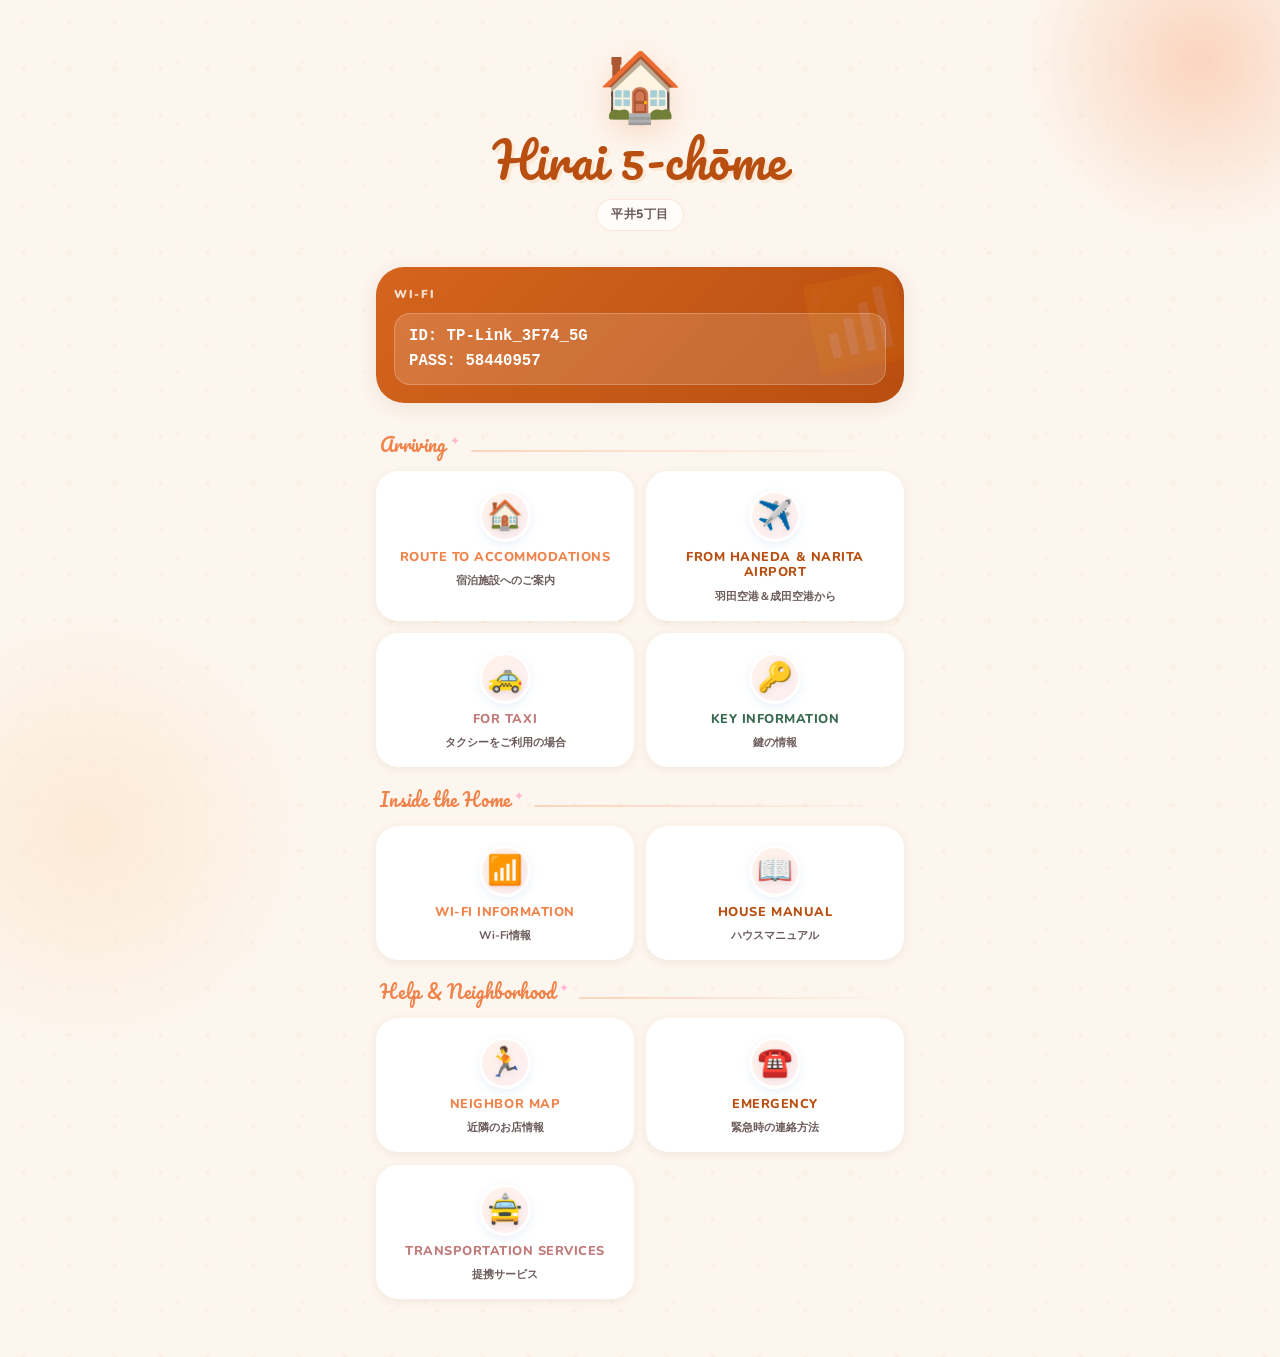
==== commit 1cd9b316: "Restore key information page (guidance only, no codes) and fix House Manual image placeholders" ====
--- a/index.html
+++ b/index.html
@@ -17,7 +17,7 @@
 <section class="hero"><div class="mark">🏠</div><h1>Hirai 5-chōme</h1><p>平井5丁目</p></section><section class="wifi"><strong>Wi-Fi</strong><code>ID: TP-Link_3F74_5G<br>PASS: 58440957</code></section>
 <nav class="menu" aria-label="Guest menu"><div class="menu-group"><div class="menu-group-head"><span class="menu-group-title">Arriving</span><span class="menu-group-line"></span></div><div class="btn-grid"><a href="access/" class="pl-btn"><span class="pl-icon-wrap"><span class="pl-icon" aria-hidden="true">🏠</span></span><span class="pl-en">Route to Accommodations</span><span class="pl-ja">宿泊施設へのご案内</span></a>
 <a href="airport/" class="pl-btn"><span class="pl-icon-wrap"><span class="pl-icon" aria-hidden="true">✈️</span></span><span class="pl-en">From Haneda &amp; Narita Airport</span><span class="pl-ja">羽田空港＆成田空港から</span></a>
-<a href="taxi/" class="pl-btn"><span class="pl-icon-wrap"><span class="pl-icon" aria-hidden="true">🚕</span></span><span class="pl-en">For Taxi</span><span class="pl-ja">タクシーをご利用の場合</span></a>
+<a href="taxi/" class="pl-btn"><span class="pl-icon-wrap"><span class="pl-icon" aria-hidden="true">🚕</span></span><span class="pl-en">For Taxi</span><span class="pl-ja">タクシーをご利用の場合</span></a><a href="key/" class="pl-btn"><span class="pl-icon-wrap"><span class="pl-icon" aria-hidden="true">🔑</span></span><span class="pl-en">Key information</span><span class="pl-ja">鍵の情報</span></a>
 </div></div>
 <div class="menu-group"><div class="menu-group-head"><span class="menu-group-title">Inside the Home</span><span class="menu-group-line"></span></div><div class="btn-grid"><a href="wifi/" class="pl-btn"><span class="pl-icon-wrap"><span class="pl-icon" aria-hidden="true">📶</span></span><span class="pl-en">Wi-Fi information</span><span class="pl-ja">Wi-Fi情報</span></a>
 <a href="manual/" class="pl-btn"><span class="pl-icon-wrap"><span class="pl-icon" aria-hidden="true">📖</span></span><span class="pl-en">House Manual</span><span class="pl-ja">ハウスマニュアル</span></a></div></div>
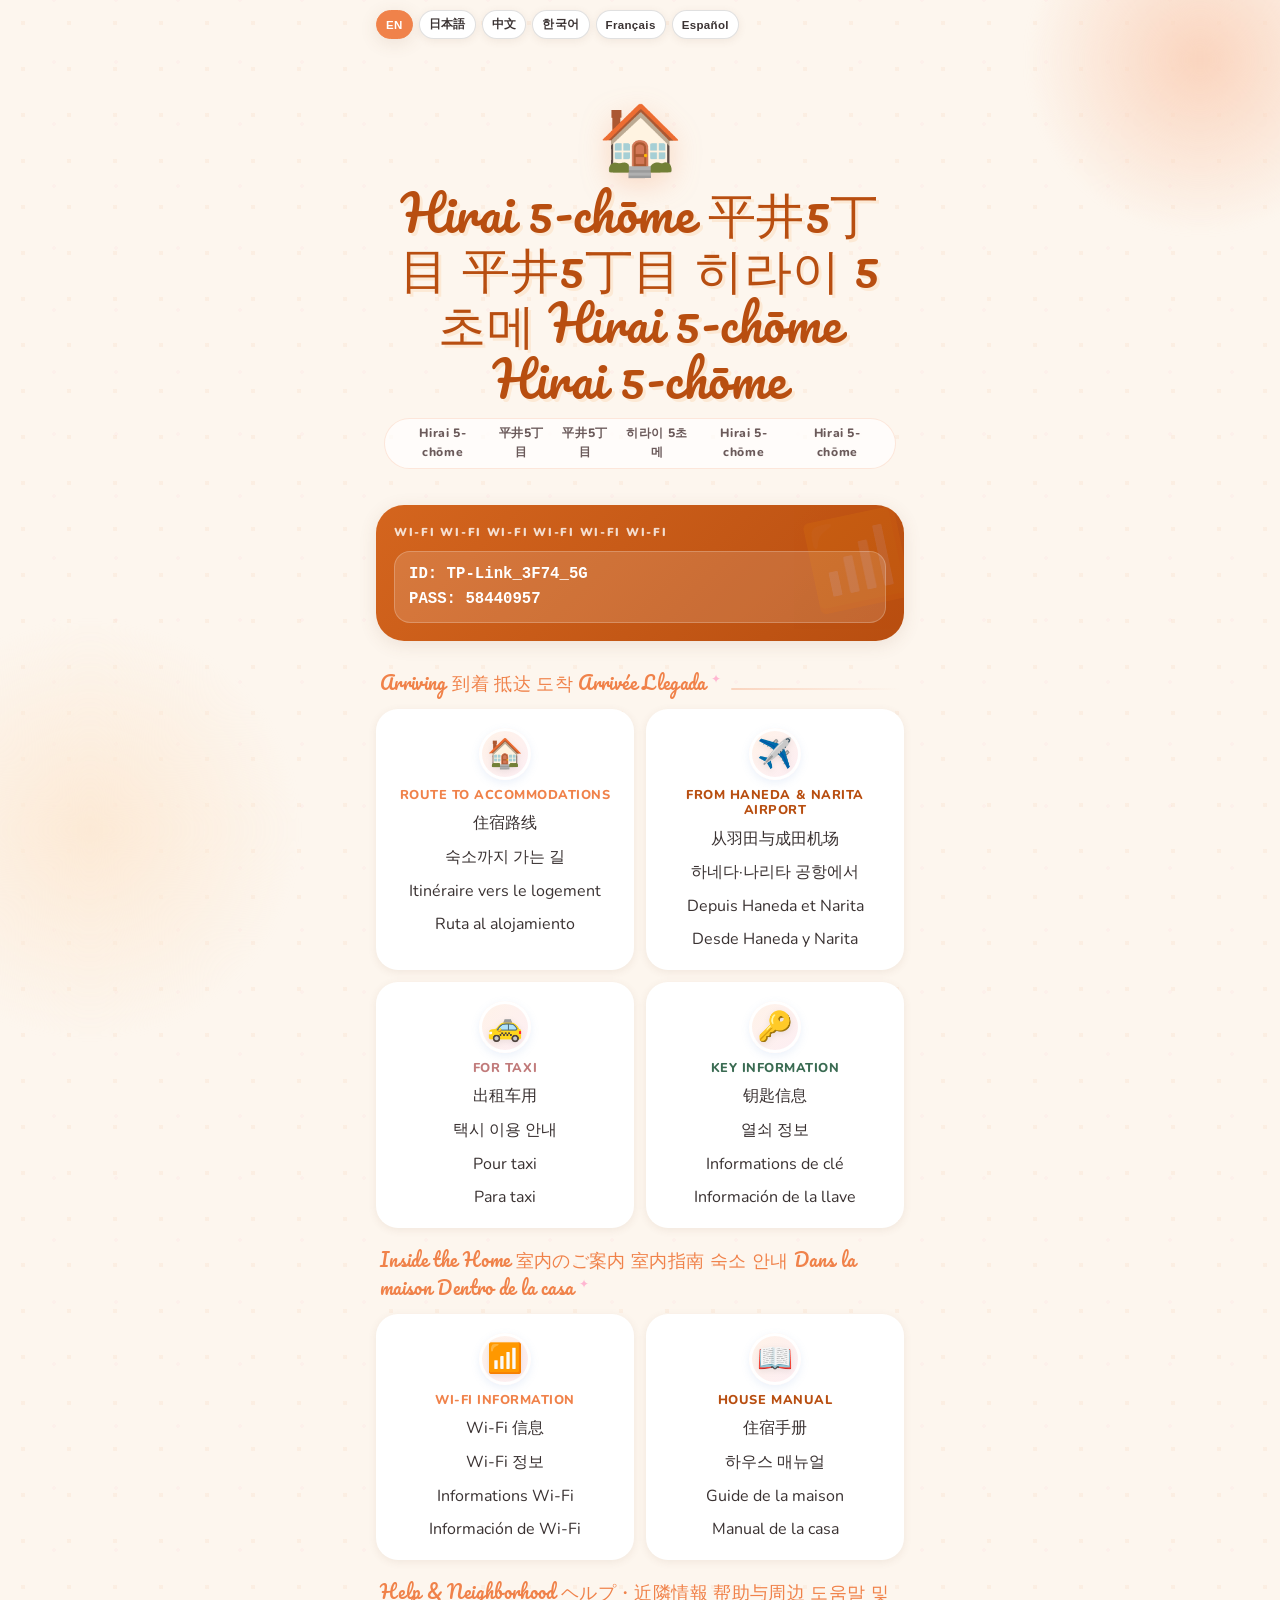
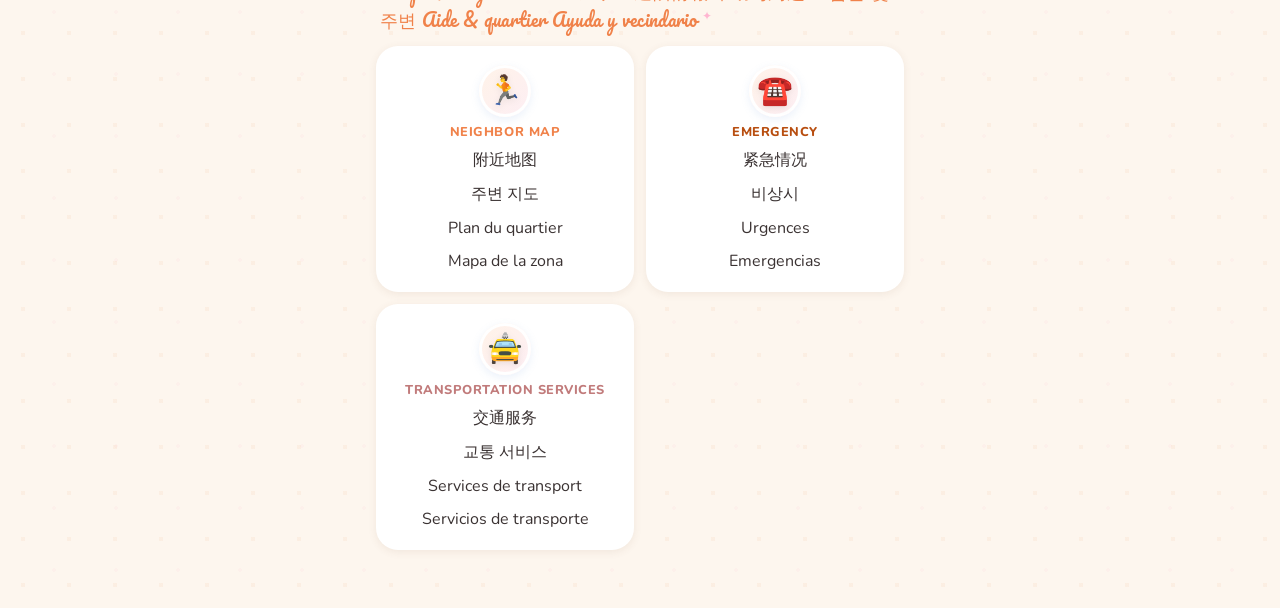
==== commit a2a137bf: "feat(i18n): add 6-language switcher and translations across all pages; introduce assets/i18n.js and " ====
--- a/index.html
+++ b/index.html
@@ -14,17 +14,68 @@
 </head>
 <body>
 <main>
-<section class="hero"><div class="mark">🏠</div><h1>Hirai 5-chōme</h1><p>平井5丁目</p></section><section class="wifi"><strong>Wi-Fi</strong><code>ID: TP-Link_3F74_5G<br>PASS: 58440957</code></section>
-<nav class="menu" aria-label="Guest menu"><div class="menu-group"><div class="menu-group-head"><span class="menu-group-title">Arriving</span><span class="menu-group-line"></span></div><div class="btn-grid"><a href="access/" class="pl-btn"><span class="pl-icon-wrap"><span class="pl-icon" aria-hidden="true">🏠</span></span><span class="pl-en">Route to Accommodations</span><span class="pl-ja">宿泊施設へのご案内</span></a>
-<a href="airport/" class="pl-btn"><span class="pl-icon-wrap"><span class="pl-icon" aria-hidden="true">✈️</span></span><span class="pl-en">From Haneda &amp; Narita Airport</span><span class="pl-ja">羽田空港＆成田空港から</span></a>
-<a href="taxi/" class="pl-btn"><span class="pl-icon-wrap"><span class="pl-icon" aria-hidden="true">🚕</span></span><span class="pl-en">For Taxi</span><span class="pl-ja">タクシーをご利用の場合</span></a><a href="key/" class="pl-btn"><span class="pl-icon-wrap"><span class="pl-icon" aria-hidden="true">🔑</span></span><span class="pl-en">Key information</span><span class="pl-ja">鍵の情報</span></a>
+<div class="lang-switcher" role="group" aria-label="Language">
+  <button type="button" data-lang="en">EN</button>
+  <button type="button" data-lang="ja">日本語</button>
+  <button type="button" data-lang="zh">中文</button>
+  <button type="button" data-lang="ko">한국어</button>
+  <button type="button" data-lang="fr">Français</button>
+  <button type="button" data-lang="es">Español</button>
+</div>
+<section class="hero"><div class="mark">🏠</div><h1>
+  <span class="lang-en">Hirai 5-chōme</span>
+  <span class="lang-ja">平井5丁目</span>
+  <span class="lang-zh">平井5丁目</span>
+  <span class="lang-ko">히라이 5초메</span>
+  <span class="lang-fr">Hirai 5-chōme</span>
+  <span class="lang-es">Hirai 5-chōme</span>
+</h1><p>
+  <span class="lang-en">Hirai 5-chōme</span>
+  <span class="lang-ja">平井5丁目</span>
+  <span class="lang-zh">平井5丁目</span>
+  <span class="lang-ko">히라이 5초메</span>
+  <span class="lang-fr">Hirai 5-chōme</span>
+  <span class="lang-es">Hirai 5-chōme</span>
+</p></section><section class="wifi"><strong>
+  <span class="lang-en">Wi‑Fi</span>
+  <span class="lang-ja">Wi‑Fi</span>
+  <span class="lang-zh">Wi‑Fi</span>
+  <span class="lang-ko">Wi‑Fi</span>
+  <span class="lang-fr">Wi‑Fi</span>
+  <span class="lang-es">Wi‑Fi</span>
+</strong><code>ID: TP-Link_3F74_5G<br>PASS: 58440957</code></section>
+<nav class="menu" aria-label="Guest menu"><div class="menu-group"><div class="menu-group-head"><span class="menu-group-title">
+  <span class="lang-en">Arriving</span>
+  <span class="lang-ja">到着</span>
+  <span class="lang-zh">抵达</span>
+  <span class="lang-ko">도착</span>
+  <span class="lang-fr">Arrivée</span>
+  <span class="lang-es">Llegada</span>
+</span><span class="menu-group-line"></span></div><div class="btn-grid"><a href="access/" class="pl-btn"><span class="pl-icon-wrap"><span class="pl-icon" aria-hidden="true">🏠</span></span><span class="pl-en">Route to Accommodations</span><span class="pl-ja">宿泊施設へのご案内</span><span class="lang-zh">住宿路线</span><span class="lang-ko">숙소까지 가는 길</span><span class="lang-fr">Itinéraire vers le logement</span><span class="lang-es">Ruta al alojamiento</span></a>
+<a href="airport/" class="pl-btn"><span class="pl-icon-wrap"><span class="pl-icon" aria-hidden="true">✈️</span></span><span class="pl-en">From Haneda &amp; Narita Airport</span><span class="pl-ja">羽田空港＆成田空港から</span><span class="lang-zh">从羽田与成田机场</span><span class="lang-ko">하네다·나리타 공항에서</span><span class="lang-fr">Depuis Haneda et Narita</span><span class="lang-es">Desde Haneda y Narita</span></a>
+<a href="taxi/" class="pl-btn"><span class="pl-icon-wrap"><span class="pl-icon" aria-hidden="true">🚕</span></span><span class="pl-en">For Taxi</span><span class="pl-ja">タクシーをご利用の場合</span><span class="lang-zh">出租车用</span><span class="lang-ko">택시 이용 안내</span><span class="lang-fr">Pour taxi</span><span class="lang-es">Para taxi</span></a><a href="key/" class="pl-btn"><span class="pl-icon-wrap"><span class="pl-icon" aria-hidden="true">🔑</span></span><span class="pl-en">Key information</span><span class="pl-ja">鍵の情報</span><span class="lang-zh">钥匙信息</span><span class="lang-ko">열쇠 정보</span><span class="lang-fr">Informations de clé</span><span class="lang-es">Información de la llave</span></a>
 </div></div>
-<div class="menu-group"><div class="menu-group-head"><span class="menu-group-title">Inside the Home</span><span class="menu-group-line"></span></div><div class="btn-grid"><a href="wifi/" class="pl-btn"><span class="pl-icon-wrap"><span class="pl-icon" aria-hidden="true">📶</span></span><span class="pl-en">Wi-Fi information</span><span class="pl-ja">Wi-Fi情報</span></a>
-<a href="manual/" class="pl-btn"><span class="pl-icon-wrap"><span class="pl-icon" aria-hidden="true">📖</span></span><span class="pl-en">House Manual</span><span class="pl-ja">ハウスマニュアル</span></a></div></div>
-<div class="menu-group"><div class="menu-group-head"><span class="menu-group-title">Help & Neighborhood</span><span class="menu-group-line"></span></div><div class="btn-grid"><a href="nearby/" class="pl-btn"><span class="pl-icon-wrap"><span class="pl-icon" aria-hidden="true">🏃</span></span><span class="pl-en">Neighbor Map</span><span class="pl-ja">近隣のお店情報</span></a>
-<a href="emergency/" class="pl-btn"><span class="pl-icon-wrap"><span class="pl-icon" aria-hidden="true">☎️</span></span><span class="pl-en">Emergency</span><span class="pl-ja">緊急時の連絡方法</span></a>
-<a href="transportation/" class="pl-btn"><span class="pl-icon-wrap"><span class="pl-icon" aria-hidden="true">🚖</span></span><span class="pl-en">Transportation Services</span><span class="pl-ja">提携サービス</span></a></div></div></nav>
+<div class="menu-group"><div class="menu-group-head"><span class="menu-group-title">
+  <span class="lang-en">Inside the Home</span>
+  <span class="lang-ja">室内のご案内</span>
+  <span class="lang-zh">室内指南</span>
+  <span class="lang-ko">숙소 안내</span>
+  <span class="lang-fr">Dans la maison</span>
+  <span class="lang-es">Dentro de la casa</span>
+</span><span class="menu-group-line"></span></div><div class="btn-grid"><a href="wifi/" class="pl-btn"><span class="pl-icon-wrap"><span class="pl-icon" aria-hidden="true">📶</span></span><span class="pl-en">Wi-Fi information</span><span class="pl-ja">Wi-Fi情報</span><span class="lang-zh">Wi‑Fi 信息</span><span class="lang-ko">Wi‑Fi 정보</span><span class="lang-fr">Informations Wi‑Fi</span><span class="lang-es">Información de Wi‑Fi</span></a>
+<a href="manual/" class="pl-btn"><span class="pl-icon-wrap"><span class="pl-icon" aria-hidden="true">📖</span></span><span class="pl-en">House Manual</span><span class="pl-ja">ハウスマニュアル</span><span class="lang-zh">住宿手册</span><span class="lang-ko">하우스 매뉴얼</span><span class="lang-fr">Guide de la maison</span><span class="lang-es">Manual de la casa</span></a></div></div>
+<div class="menu-group"><div class="menu-group-head"><span class="menu-group-title">
+  <span class="lang-en">Help &amp; Neighborhood</span>
+  <span class="lang-ja">ヘルプ・近隣情報</span>
+  <span class="lang-zh">帮助与周边</span>
+  <span class="lang-ko">도움말 및 주변</span>
+  <span class="lang-fr">Aide &amp; quartier</span>
+  <span class="lang-es">Ayuda y vecindario</span>
+</span><span class="menu-group-line"></span></div><div class="btn-grid"><a href="nearby/" class="pl-btn"><span class="pl-icon-wrap"><span class="pl-icon" aria-hidden="true">🏃</span></span><span class="pl-en">Neighbor Map</span><span class="pl-ja">近隣のお店情報</span><span class="lang-zh">附近地图</span><span class="lang-ko">주변 지도</span><span class="lang-fr">Plan du quartier</span><span class="lang-es">Mapa de la zona</span></a>
+<a href="emergency/" class="pl-btn"><span class="pl-icon-wrap"><span class="pl-icon" aria-hidden="true">☎️</span></span><span class="pl-en">Emergency</span><span class="pl-ja">緊急時の連絡方法</span><span class="lang-zh">紧急情况</span><span class="lang-ko">비상시</span><span class="lang-fr">Urgences</span><span class="lang-es">Emergencias</span></a>
+<a href="transportation/" class="pl-btn"><span class="pl-icon-wrap"><span class="pl-icon" aria-hidden="true">🚖</span></span><span class="pl-en">Transportation Services</span><span class="pl-ja">提携サービス</span><span class="lang-zh">交通服务</span><span class="lang-ko">교통 서비스</span><span class="lang-fr">Services de transport</span><span class="lang-es">Servicios de transporte</span></a></div></div></nav>
 </main>
+  <script src="assets/i18n.js" defer></script>
   <script src="assets/cute-pack.js" defer></script>
 </body>
-</html>+</html>
--- a/assets/site.css
+++ b/assets/site.css
@@ -8,3 +8,26 @@
 .top{position:sticky;top:0;background:linear-gradient(135deg,var(--teal),var(--teal-dark));color:white;margin:0 0 20px;padding:14px 16px;display:flex;align-items:center;gap:12px;box-shadow:0 2px 12px rgba(0,0,0,.15);z-index:5}.back{color:white;text-decoration:none;background:rgba(255,255,255,.22);width:38px;height:38px;border-radius:50%;display:grid;place-items:center;font-weight:900;flex-shrink:0}.top h1{font-size:1.25rem;margin:0;line-height:1.2}
 .content{margin:0 16px;background:rgba(255,255,255,.82);border-radius:18px;padding:16px;box-shadow:var(--shadow-sm)}h3{font-size:1.35rem;color:var(--teal-dark);margin:18px 0 8px}h4,h5{font-size:1.05rem;margin:14px 0 6px;color:var(--text)}p{margin:8px 0;font-weight:650}ul{padding-left:1.2rem}li{margin:6px 0}figure{margin:14px 0}img{width:100%;height:auto;border-radius:12px;display:block;box-shadow:0 2px 10px rgba(0,0,0,.08)}code{font-family:ui-monospace,SFMono-Regular,Menlo,monospace;background:#f7ead5;border-radius:6px;padding:2px 5px}.note{background:#fff7ed;border-left:5px solid var(--orange);border-radius:12px;padding:12px 14px;margin:18px 0;font-weight:800}
 @media(max-width:420px){.btn-grid{grid-template-columns:1fr}.hero{padding-top:42px}.pl-btn{padding:16px 12px}}
+
+a{overflow-wrap:anywhere}
+
+/* --- i18n visibility --- */
+/* Hide all language-specific blocks by default; show only the active one via [data-lang] on body */
+[class^="lang-"], [class*=" lang-"] { display: none; }
+.pl-en, .pl-ja { display: none; } /* index menu existing labels map to en/ja */
+
+[data-lang="en"] .lang-en, [data-lang="en"] .pl-en { display: revert; }
+[data-lang="ja"] .lang-ja, [data-lang="ja"] .pl-ja { display: revert; }
+[data-lang="zh"] .lang-zh { display: revert; }
+[data-lang="ko"] .lang-ko { display: revert; }
+[data-lang="fr"] .lang-fr { display: revert; }
+[data-lang="es"] .lang-es { display: revert; }
+
+/* Ensure inline text keeps inline layout when revealed */
+.lang-en,.lang-ja,.lang-zh,.lang-ko,.lang-fr,.lang-es{ display: inline; }
+
+/* --- Language switcher --- */
+.lang-switcher{ position:relative; z-index:6; margin:10px 16px 14px; display:flex; flex-wrap:wrap; gap:6px; }
+.lang-switcher button{ appearance:none; border:1px solid rgba(0,0,0,.12); background:#fff; color:var(--text); padding:6px 9px; border-radius:999px; font-weight:800; font-size:.72rem; letter-spacing:.03em; cursor:pointer; box-shadow:var(--shadow-sm); }
+.lang-switcher button.active{ background:var(--orange); border-color:var(--orange); color:#fff; box-shadow:var(--shadow-md); }
+.lang-switcher button:focus-visible{ outline:2px solid var(--orange); outline-offset:2px; }
